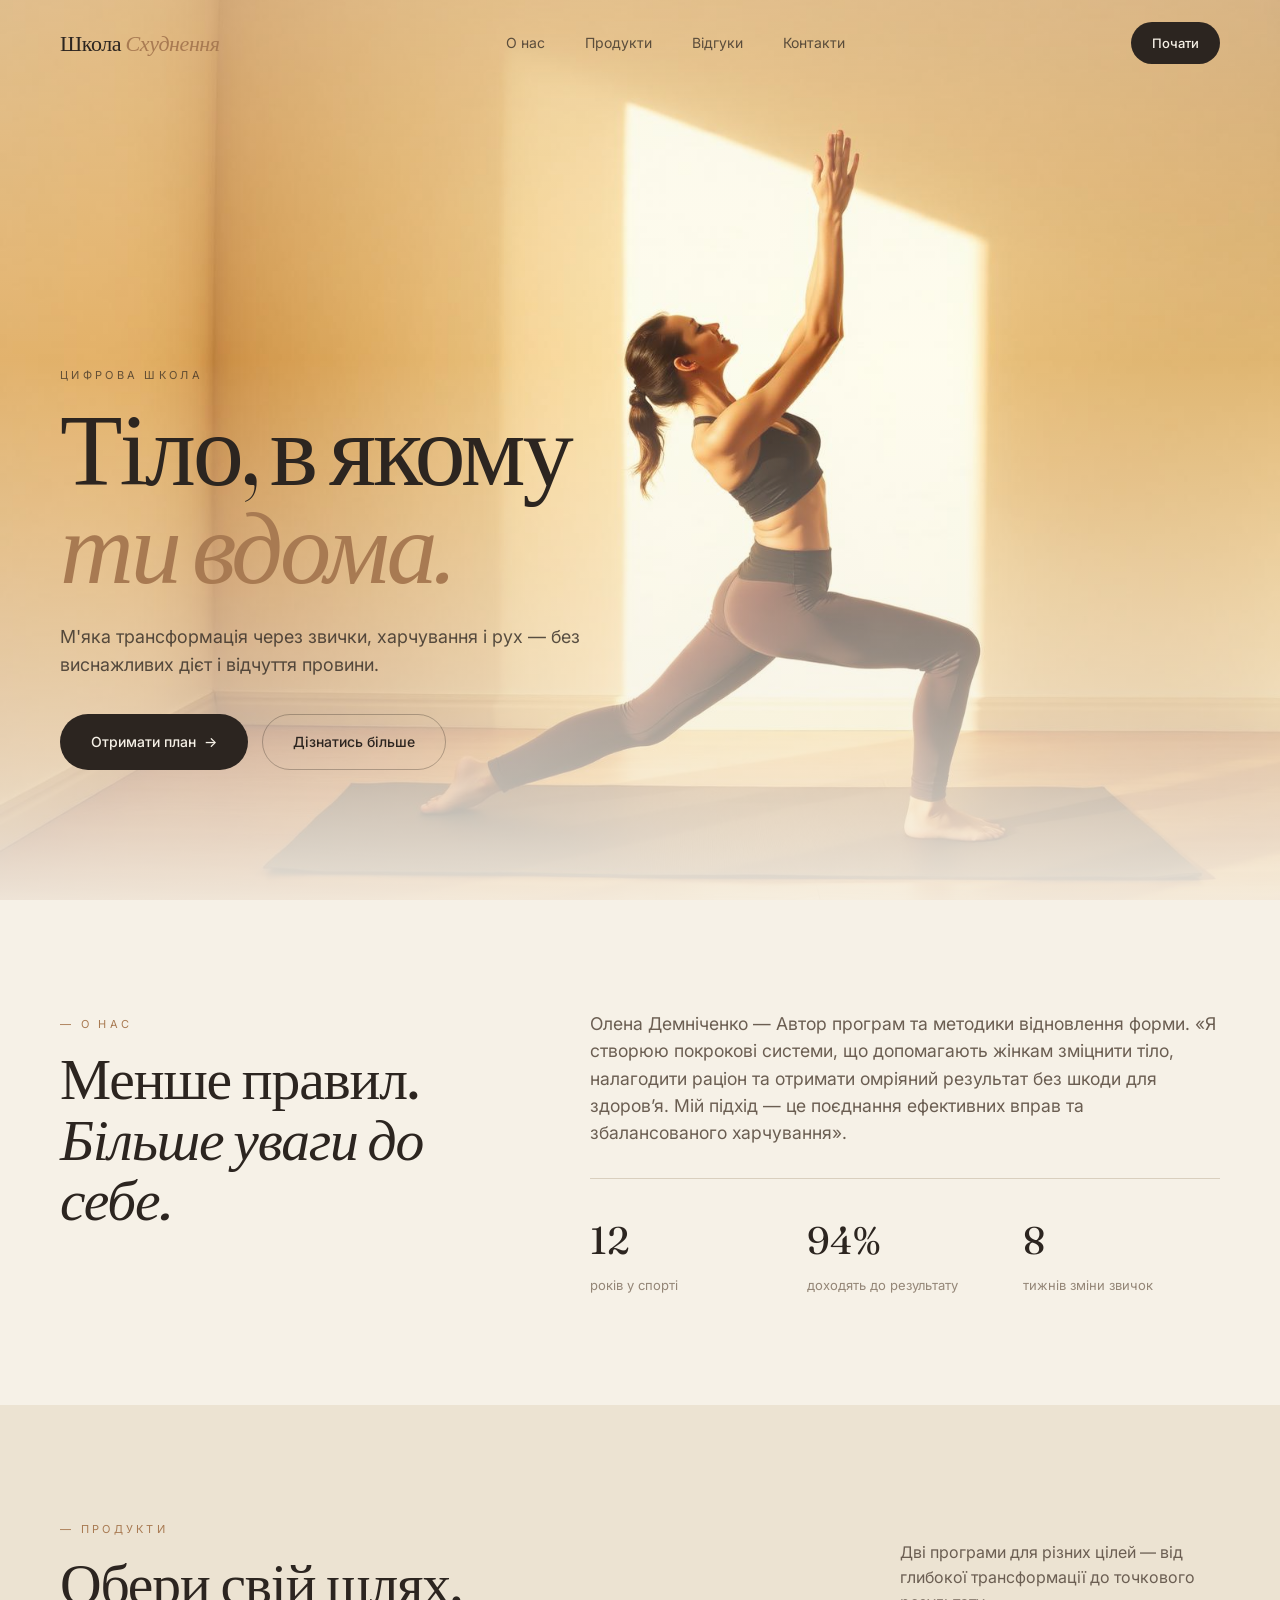
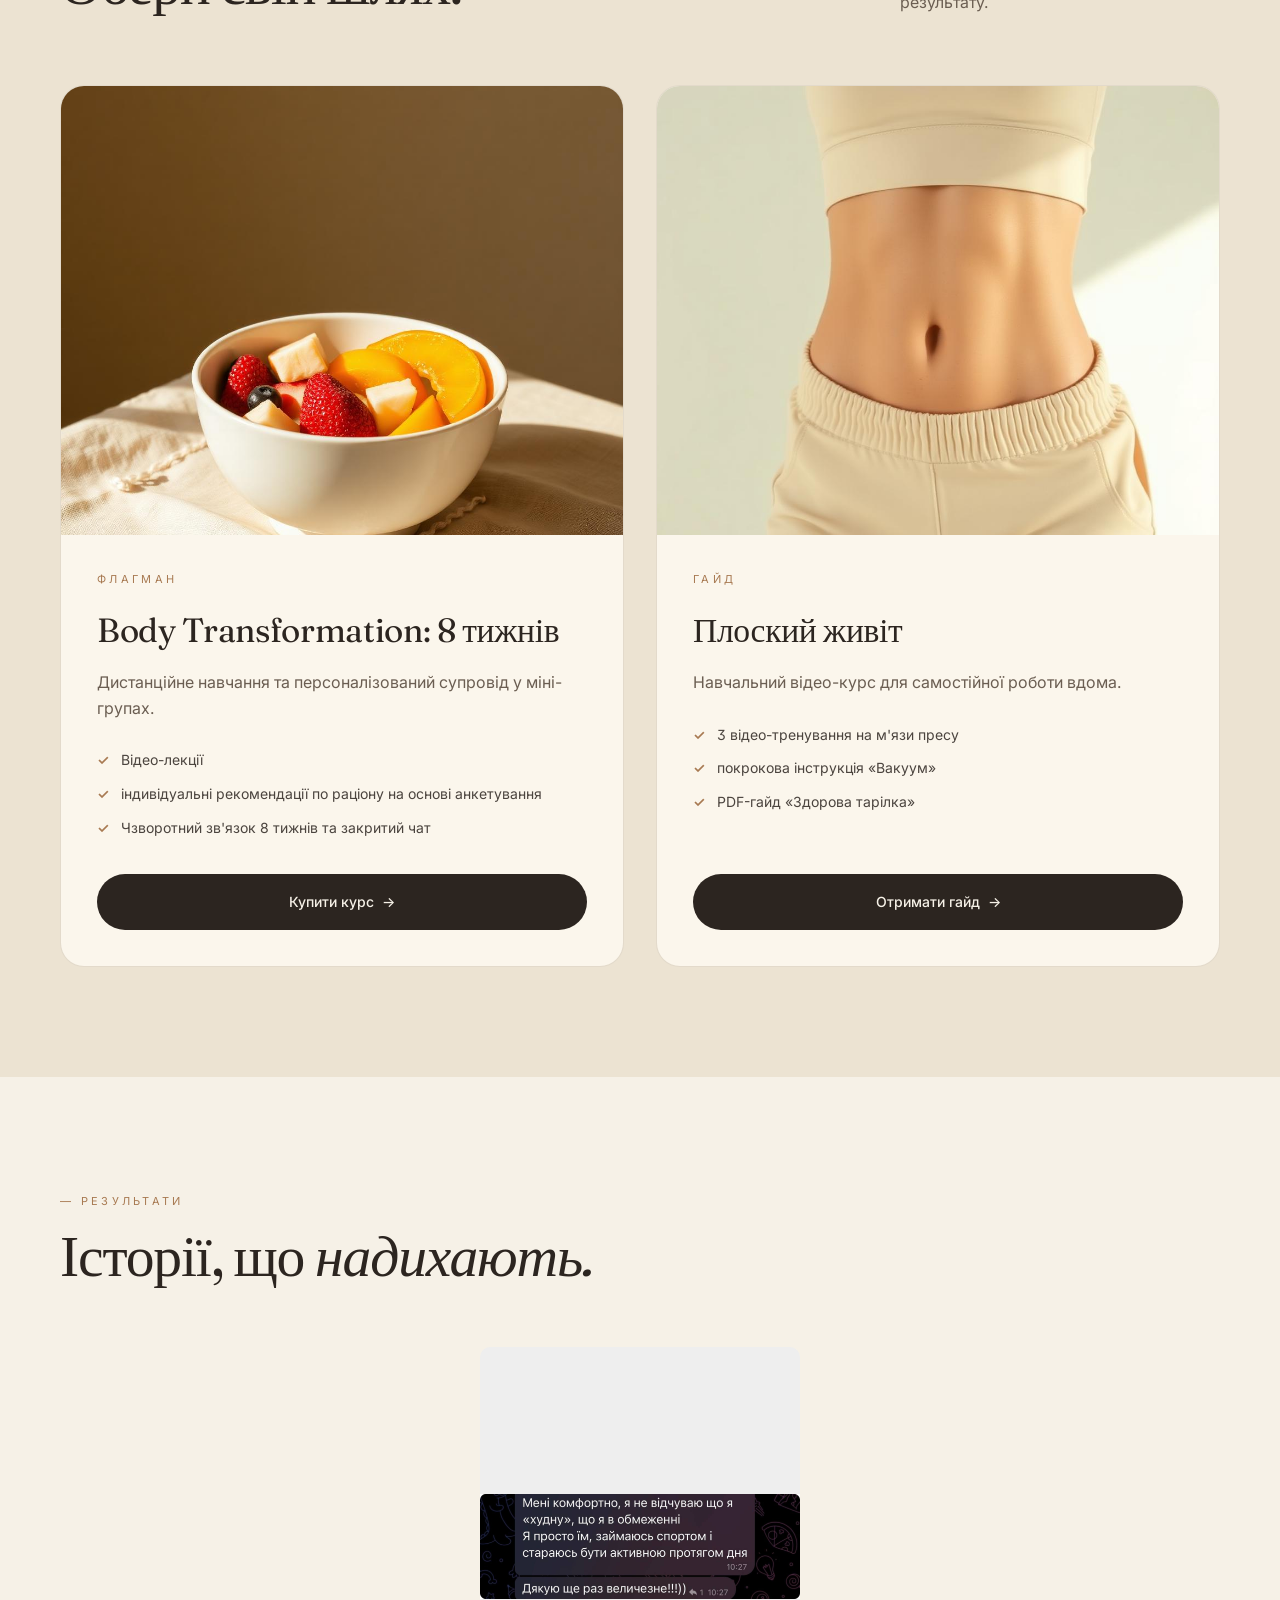
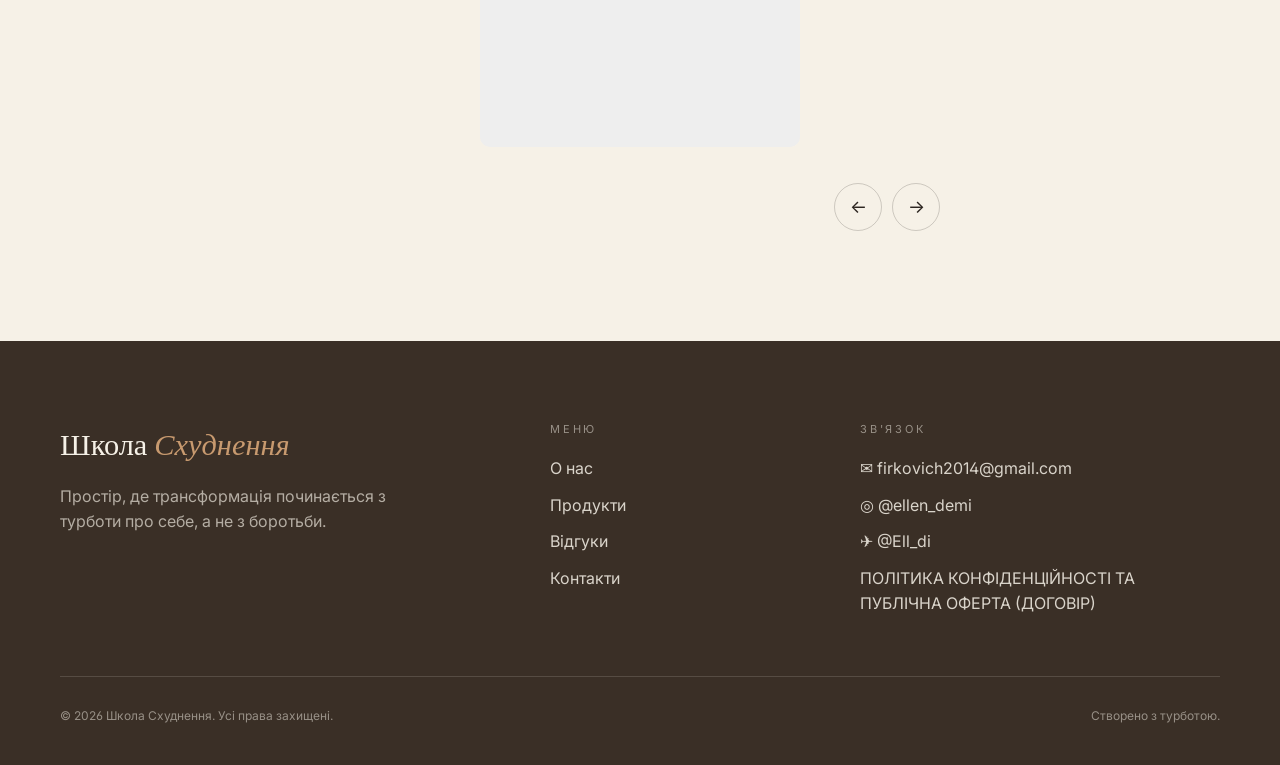
==== index.html @ 0116d9da "Add files via upload" ====
<!DOCTYPE html>
<html lang="uk">
<head>
  <meta charset="UTF-8" />
  <meta name="viewport" content="width=device-width, initial-scale=1.0" />
  <title>Школа Схуднення — м'яка трансформація тіла</title>
  <meta name="description" content="Цифрова школа, де жінки повертаються до свого тіла без виснажливих дієт. Програми, гайди, супровід." />
  <link rel="preconnect" href="https://fonts.googleapis.com" />
  <link rel="preconnect" href="https://fonts.gstatic.com" crossorigin />
  <link href="https://fonts.googleapis.com/css2?family=Fraunces:ital,opsz,wght@0,9..144,300..700;1,9..144,300..700&family=Inter:wght@300;400;500;600&display=swap" rel="stylesheet" />
  <link rel="stylesheet" href="css/style.css" />
</head>
<body>
  <!-- HEADER -->
  <header class="header" id="header">
    <div class="container header__inner">
      <a href="#top" class="logo">Школа <span class="logo__accent">Схуднення</span></a>
      <nav class="nav" id="nav">
        <a href="#about">О нас</a>
        <a href="#products">Продукти</a>
        <a href="#testimonials">Відгуки</a>
        <a href="#contact">Контакти</a>
      </nav>
      <a href="#products" class="btn btn--primary btn--sm header__cta">Почати</a>
      <button class="burger" id="burger" aria-label="Меню">
        <span></span><span></span><span></span>
      </button>
    </div>
  </header>

  <main>
    <!-- HERO -->
    <section class="hero" id="top">
      <img src="img/hero.jpg" alt="Жінка займається йогою у м'якому ранковому світлі" class="hero__bg" />
      <div class="hero__overlay"></div>
      <div class="container hero__content">
        <p class="eyebrow eyebrow--light">Цифрова школа</p>
        <h1 class="hero__title">Тіло, в якому<br /><span class="italic accent">ти вдома.</span></h1>
        <p class="hero__sub">М'яка трансформація через звички, харчування і рух — без виснажливих дієт і відчуття провини.</p>
        <div class="hero__ctas">
          <a href="#products" class="btn btn--primary">Отримати план <span aria-hidden>→</span></a>
          <a href="#about" class="btn btn--ghost">Дізнатись більше</a>
        </div>
      </div>
    </section>

    <!-- ABOUT -->
    <section class="about section" id="about">
      <div class="container about__grid">
        <div class="about__head">
          <p class="eyebrow">— О нас</p>
          <h2 class="h2">Менше правил.<br /><span class="italic">Більше уваги до себе.</span></h2>
        </div>
        <div class="about__body">
          <p>Олена Демніченко — Автор програм та методики відновлення форми. «Я створюю покрокові системи, що допомагають жінкам зміцнити тіло, налагодити раціон та отримати омріяний результат без шкоди для здоров’я. Мій підхід — це поєднання ефективних вправ та збалансованого харчування».</p>
            <div class="stats">
              <div class="stat"><div class="stat__num">12</div><div class="stat__label">років у спорті</div></div>
              <div class="stat"><div class="stat__num">94%</div><div class="stat__label">доходять до результату</div></div>
              <div class="stat"><div class="stat__num">8</div><div class="stat__label">тижнів зміни звичок</div></div>
            </div>
        </div>
      </div>
    </section>

    <!-- PRODUCTS -->
    <section class="products section section--alt" id="products">
      <div class="container">
        <div class="products__head">
          <div>
            <p class="eyebrow">— Продукти</p>
            <h2 class="h2">Обери свій шлях.</h2>
          </div>
          <p class="products__lead">Дві програми для різних цілей — від глибокої трансформації до точкового результату.</p>
        </div>
        <div class="products__grid">
          <article class="card">
            <div class="card__media"><img src="img/product1.jpg" alt="8-тижневий супровід" loading="lazy" /></div>
            <div class="card__body">
              <span class="eyebrow">Флагман</span>
              <h3 class="h3">Body Transformation: 8 тижнів</h3>
              <p class="card__desc">Дистанційне навчання та персоналізований супровід у міні-групах.</p>
              <ul class="features">
                <li>Відео-лекції</li>
                <li>індивідуальні рекомендації по раціону на основі анкетування</li>
                <li>Чзворотний зв'язок 8 тижнів та закритий чат</li>
              </ul>
              <a href="#contact" class="btn btn--primary btn--full">Купити курс <span aria-hidden>→</span></a>
            </div>
          </article>
          <article class="card">
            <div class="card__media"><img src="img/product2.jpg" alt="Гайд Плоский живіт" loading="lazy" /></div>
            <div class="card__body">
              <span class="eyebrow">Гайд</span>
              <h3 class="h3">Плоский живіт</h3>
              <p class="card__desc">Навчальний відео-курс для самостійної роботи вдома.</p>
              <ul class="features">
                <li>3 відео-тренування на м'язи пресу</li>
                <li>покрокова інструкція «Вакуум»</li>
                <li> PDF-гайд «Здорова тарілка»</li>
              </ul>
              <a href="#contact" class="btn btn--primary btn--full">Отримати гайд <span aria-hidden>→</span></a>
            </div>
          </article>
        </div>
      </div>
    </section>

    <!-- TESTIMONIALS -->
    <section class="testimonials section" id="testimonials">
      <div class="container">
        <div class="testimonials__head">
          <p class="eyebrow">— Результати</p>
          <h2 class="h2">Історії, що <span class="italic">надихають.</span></h2>
        </div>
        <div class="slider" id="slider">
            <div class="slides" id="sliderTrack">
              <div class="slide">
                <div class="img-wrapper">
                  <img src="/img/review.jpg">
                </div>
              </div>
              <div class="slide">
                <div class="img-wrapper">
                  <img src="/img/review1.jpg">
                </div>
              </div>
              <div class="slide">
                <div class="img-wrapper">
                  <img src="/img/review2.jpg">
                </div>
              </div>
              <div class="slide">
                <div class="img-wrapper">
                  <img src="/img/review3.jpg">
                </div>
              </div>
              <div class="slide">
                <div class="img-wrapper">
                  <img src="/img/review4.jpg">
                </div>
              </div>
              <div class="slide">
                <div class="img-wrapper">
                  <img src="/img/review5.jpg">
                </div>
              </div>
              <div class="slide">
                <div class="img-wrapper">
                  <img src="/img/review6.jpg">
                </div>
              </div>
              <div class="slide">
                <div class="img-wrapper">
                  <img src="/img/review7.jpg">
                </div>
              </div>
              <div class="slide">
                <div class="img-wrapper">
                  <img src="/img/review8.jpg">
                </div>
              </div>
              <div class="slide">
                <div class="img-wrapper">
                  <img src="/img/review9.jpg">
                </div>
              </div>
            </div>
          <div class="slider__nav">
            <button class="prev" id="prevBtn" aria-label="Назад">←</button>
            <button class="next" id="nextBtn" aria-label="Вперед">→</button>
          </div>
        </div>
      </div>
    </section>
  </main>

  <!-- FOOTER -->
  <footer class="footer" id="contact">
    <div class="container">
      <div class="footer__grid">
        <div class="footer__brand">
          <h3 class="footer__logo">Школа <span class="italic accent-warm">Схуднення</span></h3>
          <p>Простір, де трансформація починається з турботи про себе, а не з боротьби.</p>
        </div>
        <div>
          <p class="footer__heading">Меню</p>
          <ul class="footer__links">
            <li><a href="#about">О нас</a></li>
            <li><a href="#products">Продукти</a></li>
            <li><a href="#testimonials">Відгуки</a></li>
            <li><a href="#contact">Контакти</a></li>
          </ul>
        </div>
        <div>
          <p class="footer__heading">Зв'язок</p>
          <ul class="footer__links">
            <li><a href="mailto:firkovich2014@gmail.com">✉ firkovich2014@gmail.com</a></li>
            <li><a href="https://www.instagram.com/ellen_demi/">◎ @ellen_demi</a></li>
            <li><a href="#">✈ @Ell_di</a></li>
            <li><a href="oferta.html">ПОЛІТИКА КОНФІДЕНЦІЙНОСТІ ТА ПУБЛІЧНА ОФЕРТА (ДОГОВІР)</a></li>
          </ul>
        </div>
      </div>
      <div class="footer__bottom">
        <p>© <span id="year"></span> Школа Схуднення. Усі права захищені.</p>
        <p>Створено з турботою.</p>
      </div>
    </div>
  </footer>

  <script src="js/main.js"></script>
</body>
</html>
---- css/style.css ----
/* === Reset === */
*, *::before, *::after { box-sizing: border-box; margin: 0; padding: 0; }
html { scroll-behavior: smooth; -webkit-text-size-adjust: 100%; }
img { max-width: 100%; display: block; }
a { color: inherit; text-decoration: none; }
ul { list-style: none; }
button { font: inherit; cursor: pointer; background: none; border: none; color: inherit; }

/* === Tokens === */
:root {
  --bg: #f6f1e7;
  --surface: #fbf6ec;
  --surface-alt: #ece3d2;
  --text: #2c2520;
  --text-soft: #6b5e52;
  --muted: #948677;
  --border: #d9cfbe;
  --clay: #a87a52;
  --cocoa: #3a2f26;
  --accent-warm: #c89a6f;

  --font-display: "Fraunces", Georgia, serif;
  --font-sans: "Inter", system-ui, sans-serif;

  --container: 1240px;
  --radius: 24px;
}

/* === Base === */
body {
  font-family: var(--font-sans);
  background: var(--bg);
  color: var(--text);
  line-height: 1.55;
  -webkit-font-smoothing: antialiased;
  font-feature-settings: "ss01";
}

.container { max-width: var(--container); margin: 0 auto; padding: 0 24px; }
@media (min-width: 768px) { .container { padding: 0 40px; } }

.italic { font-style: italic; }
.accent { color: var(--clay); }
.accent-warm { color: var(--accent-warm); }

.eyebrow {
  font-size: 11px;
  letter-spacing: 0.3em;
  text-transform: uppercase;
  color: var(--clay);
  margin-bottom: 16px;
  display: inline-block;
}
.eyebrow--light { color: rgba(44, 37, 32, 0.7); }

.h2 {
  font-family: var(--font-display);
  font-weight: 400;
  letter-spacing: -0.02em;
  font-size: clamp(2.2rem, 4.5vw, 3.6rem);
  line-height: 1.05;
}
.h3 {
  font-family: var(--font-display);
  font-weight: 400;
  font-size: clamp(1.6rem, 3vw, 2.1rem);
  letter-spacing: -0.01em;
  margin-bottom: 14px;
}

.section { padding: 110px 0; }
.section--alt { background: var(--surface-alt); }
@media (max-width: 768px) { .section { padding: 70px 0; } }

/* === Buttons === */
.btn {
  display: inline-flex;
  align-items: center;
  justify-content: center;
  gap: 8px;
  padding: 16px 30px;
  border-radius: 999px;
  font-size: 14px;
  font-weight: 500;
  transition: all 0.3s ease;
  border: 1px solid transparent;
  white-space: nowrap;
}
.btn--primary { background: var(--text); color: var(--bg); }
.btn--primary:hover { background: var(--clay); transform: translateY(-2px); }
.btn--ghost { border-color: rgba(44,37,32,0.3); color: var(--text); }
.btn--ghost:hover { background: rgba(44,37,32,0.05); }
.btn--sm { padding: 10px 20px; font-size: 13px; }
.btn--full { width: 100%; padding: 16px; margin-top: auto; }

/* === Header === */
.header {
  position: fixed; inset: 0 0 auto 0; z-index: 50;
  padding: 22px 0;
  transition: all 0.4s ease;
}
.header.scrolled {
  background: rgba(246, 241, 231, 0.88);
  backdrop-filter: blur(14px);
  -webkit-backdrop-filter: blur(14px);
  border-bottom: 1px solid rgba(217, 207, 190, 0.6);
  padding: 14px 0;
}
.header__inner { display: flex; align-items: center; justify-content: space-between; gap: 24px; }
.logo { font-family: var(--font-display); font-size: 22px; letter-spacing: -0.02em; }
.logo__accent { font-style: italic; color: var(--clay); }

.nav { display: none; gap: 40px; }
.nav a { font-size: 14px; color: rgba(44,37,32,0.75); position: relative; transition: color 0.3s; }
.nav a::after {
  content: ""; position: absolute; left: 0; bottom: -4px; height: 1px; width: 0;
  background: var(--text); transition: width 0.3s;
}
.nav a:hover { color: var(--text); }
.nav a:hover::after { width: 100%; }
.header__cta { display: none; }

@media (min-width: 900px) {
  .nav, .header__cta { display: inline-flex; }
}

.burger { display: flex; flex-direction: column; gap: 5px; padding: 8px; }
.burger span { width: 24px; height: 1.5px; background: var(--text); transition: transform 0.3s, opacity 0.3s; }
.burger.open span:nth-child(1) { transform: translateY(6.5px) rotate(45deg); }
.burger.open span:nth-child(2) { opacity: 0; }
.burger.open span:nth-child(3) { transform: translateY(-6.5px) rotate(-45deg); }
@media (min-width: 900px) { .burger { display: none; } }

.mobile-nav {
  display: none;
  flex-direction: column;
  gap: 4px;
  padding: 24px;
  background: rgba(246,241,231,0.97);
  backdrop-filter: blur(14px);
  border-top: 1px solid var(--border);
  margin-top: 22px;
}
.mobile-nav.open { display: flex; }
.mobile-nav a { padding: 12px 0; font-size: 16px; color: var(--text); }
.mobile-nav .btn { margin-top: 12px; }

/* === Hero === */
.hero {
  position: relative;
  min-height: 100vh;
  display: flex;
  align-items: flex-end;
  overflow: hidden;
}
.hero__bg { position: absolute; inset: 0; width: 100%; height: 100%; object-fit: cover; }
.hero__overlay {
  position: absolute; inset: 0;
  background: linear-gradient(to bottom, rgba(246,241,231,0.4), rgba(246,241,231,0.1) 40%, rgba(246,241,231,0.92));
}
.hero__content { position: relative; padding: 160px 24px 100px; width: 100%; }
@media (min-width: 768px) { .hero__content { padding: 180px 40px 130px; } }

.hero__title {
  font-family: var(--font-display);
  font-weight: 400;
  font-size: clamp(3rem, 8vw, 6.5rem);
  line-height: 0.95;
  letter-spacing: -0.03em;
  margin-bottom: 28px;
  max-width: 12ch;
  animation: fadeUp 0.9s ease-out;
}
.hero__sub { font-size: clamp(1rem, 1.4vw, 1.2rem); max-width: 520px; color: rgba(44,37,32,0.78); margin-bottom: 36px; }
.hero__ctas { display: flex; flex-wrap: wrap; gap: 14px; }

@keyframes fadeUp { from { opacity: 0; transform: translateY(20px); } to { opacity: 1; transform: none; } }

/* === About === */
.about__grid { display: grid; gap: 48px; }
@media (min-width: 900px) {
  .about__grid { grid-template-columns: 5fr 7fr; gap: 80px; }
}
.about__body p { font-size: 1.1rem; color: var(--text-soft); margin-bottom: 18px; }
.about__body strong { color: var(--text); font-weight: 500; }

.stats {
  display: grid; grid-template-columns: repeat(3, 1fr);
  gap: 20px; padding-top: 32px; margin-top: 32px;
  border-top: 1px solid var(--border);
}
.stat__num { font-family: var(--font-display); font-size: clamp(1.8rem, 3vw, 2.4rem); }
.stat__label { font-size: 13px; color: var(--muted); margin-top: 4px; }

/* === Products === */
.products__head {
  display: flex; flex-direction: column; gap: 20px;
  justify-content: space-between; margin-bottom: 70px;
}
@media (min-width: 768px) { .products__head { flex-direction: row; align-items: flex-end; } }
.products__lead { color: var(--text-soft); max-width: 320px; }

.products__grid { display: grid; gap: 28px; }
@media (min-width: 768px) { .products__grid { grid-template-columns: 1fr 1fr; gap: 32px; } }

.card {
  background: var(--surface);
  border-radius: var(--radius);
  border: 1px solid rgba(217, 207, 190, 0.7);
  overflow: hidden;
  display: flex; flex-direction: column;
  transition: transform 0.5s ease, border-color 0.5s ease;
}
.card:hover { transform: translateY(-4px); border-color: rgba(168,122,82,0.4); }
.card__media { aspect-ratio: 5/4; overflow: hidden; background: var(--surface-alt); }
.card__media img { width: 100%; height: 100%; object-fit: cover; transition: transform 0.7s ease; }
.card:hover .card__media img { transform: scale(1.05); }
.card__body { padding: 36px; display: flex; flex-direction: column; flex: 1; }
.card__desc { color: var(--text-soft); margin-bottom: 28px; line-height: 1.6; }

.features { display: flex; flex-direction: column; gap: 12px; margin-bottom: 36px; }
.features li { position: relative; padding-left: 24px; font-size: 14px; color: rgba(44,37,32,0.85); }
.features li::before {
  content: "✓"; position: absolute; left: 0; top: 0; color: var(--clay); font-weight: 600;
}

/* === Testimonials === */
.testimonials__head { max-width: 600px; margin-bottom: 60px; }

.slider {
  position: relative;
  overflow: hidden;
  max-width: 600px;
  margin: 0 auto;
}

.slides {
  display: flex;
  transition: transform 0.6s ease;
}

.slide {
  min-width: 100%;
  display: flex;
  justify-content: center;
  align-items: center;
}

.img-wrapper {
  width: 320px;        /* фиксируешь размер */
  height: 400px;
  display: flex;
  justify-content: center;
  align-items: center;
  overflow: hidden;
  border-radius: 10px;
  background: #eee;    /* фон чтобы пустоты выглядели нормально */
}

.img-wrapper img {
  max-width: 100%;
  max-height: 100%;
  width: auto;
  height: auto;
  object-fit: contain;
}
.prev:hover, .next:hover {
  background: rgba(0,0,0,0.6);
}
.slider__nav { display: flex; gap: 10px; justify-content: flex-end; margin-top: 36px; }
.prev {
  width: 48px; height: 48px; border-radius: 50%;
  border: 1px solid rgba(44,37,32,0.2);
  font-size: 18px; transition: all 0.3s;
}

.next {
  width: 48px; height: 48px; border-radius: 50%;
  border: 1px solid rgba(44,37,32,0.2);
  font-size: 18px; transition: all 0.3s;
}

.prev:hover { background: var(--text); color: var(--bg); }

.next:hover { background: var(--text); color: var(--bg); }

/* === Footer === */
.footer { background: var(--cocoa); color: var(--bg); padding: 80px 0 40px; }
.footer__grid {
  display: grid; gap: 40px;
  padding-bottom: 60px; border-bottom: 1px solid rgba(246,241,231,0.15);
}
@media (min-width: 768px) { .footer__grid { grid-template-columns: 5fr 3fr 4fr; } }

.footer__logo { font-family: var(--font-display); font-size: 1.9rem; font-weight: 400; margin-bottom: 16px; }
.footer__brand p { color: rgba(246,241,231,0.65); max-width: 360px; }
.footer__heading { font-size: 11px; letter-spacing: 0.25em; text-transform: uppercase; color: rgba(246,241,231,0.5); margin-bottom: 18px; }
.footer__links { display: flex; flex-direction: column; gap: 12px; }
.footer__links a { color: rgba(246,241,231,0.85); transition: color 0.3s; }
.footer__links a:hover { color: var(--accent-warm); }

.footer__bottom {
  display: flex; flex-direction: column; gap: 8px;
  justify-content: space-between; align-items: center;
  padding-top: 30px; font-size: 12px; color: rgba(246,241,231,0.5);
}
@media (min-width: 600px) { .footer__bottom { flex-direction: row; } }
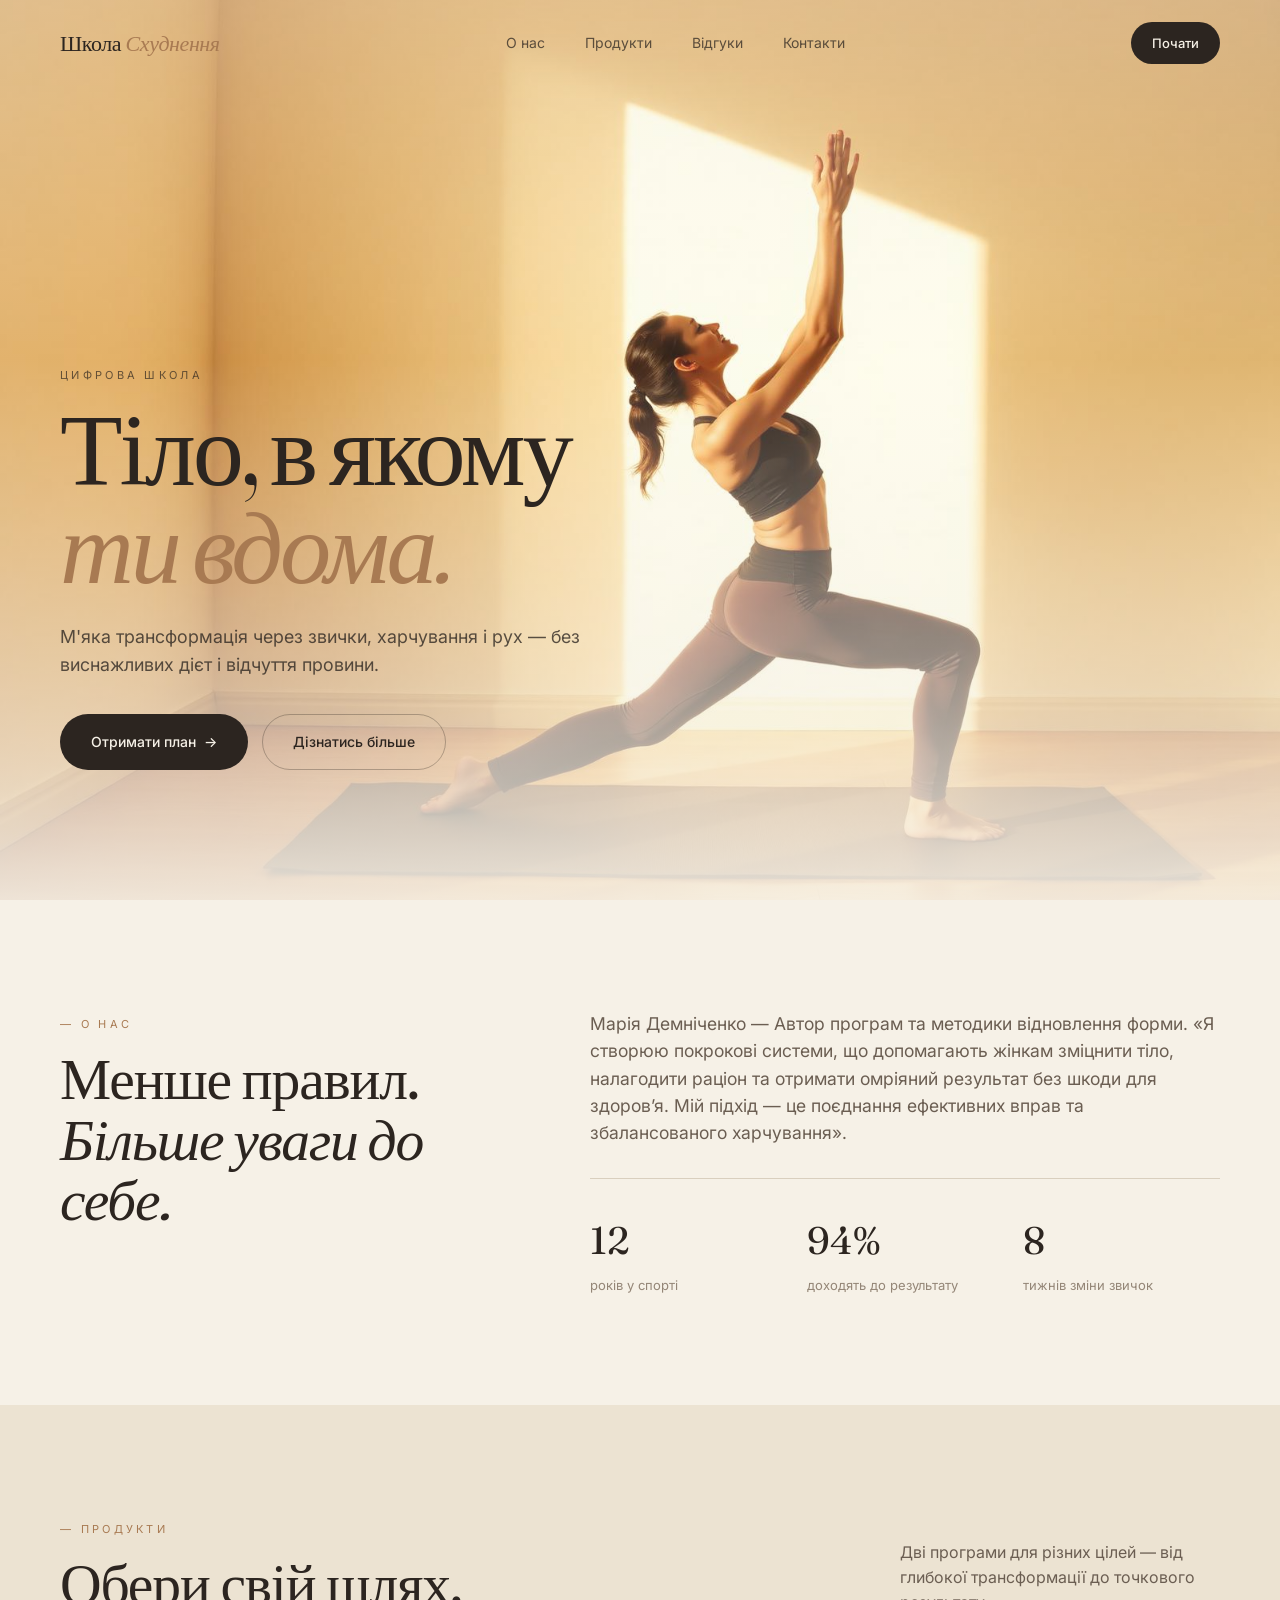
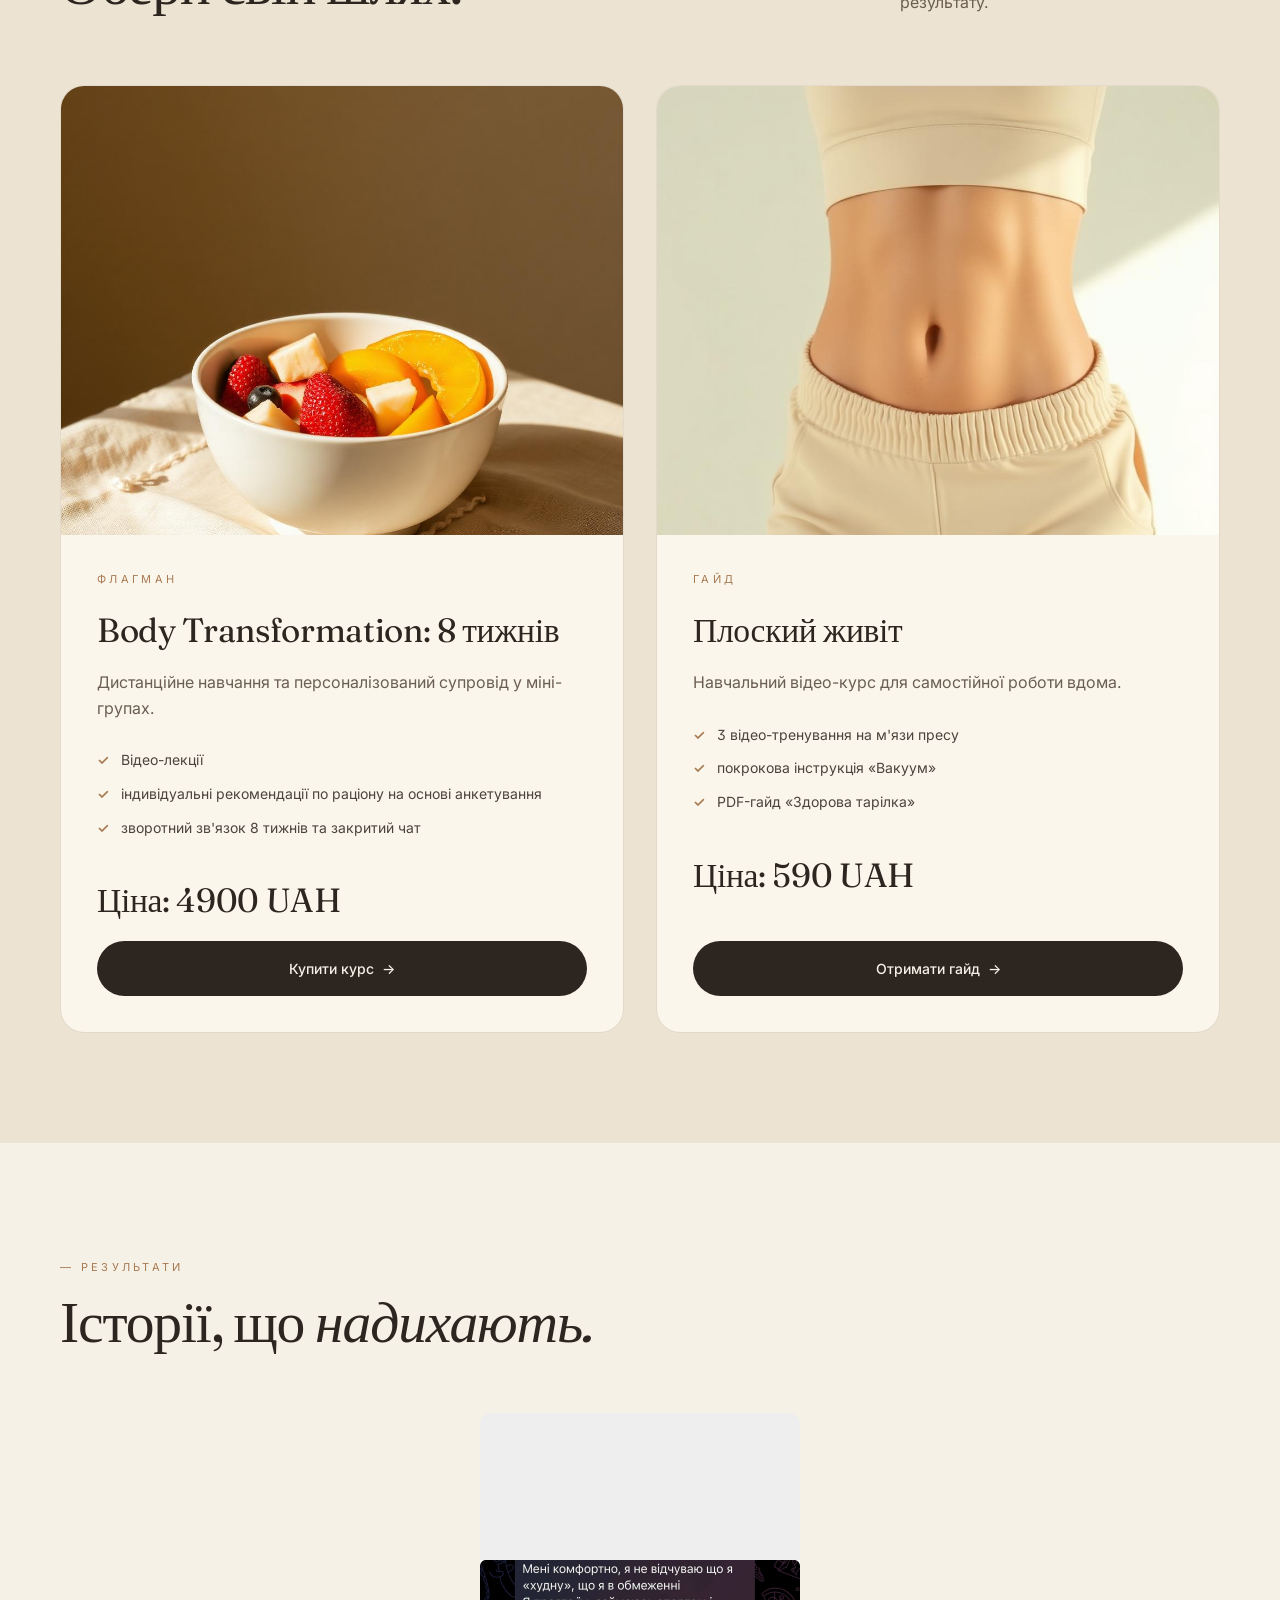
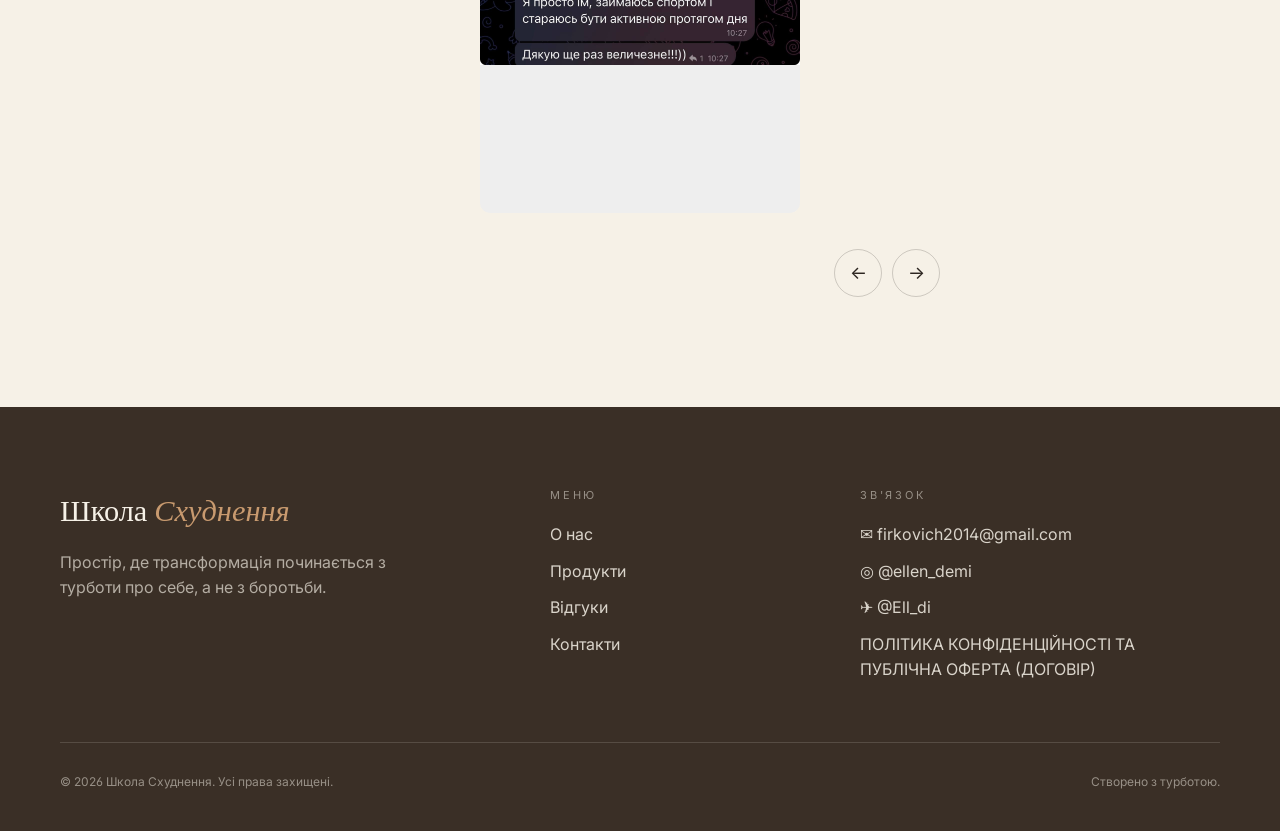
==== commit 274784bb: "Update index.html" ====
--- a/index.html
+++ b/index.html
@@ -52,7 +52,7 @@
           <h2 class="h2">Менше правил.<br /><span class="italic">Більше уваги до себе.</span></h2>
         </div>
         <div class="about__body">
-          <p>Олена Демніченко — Автор програм та методики відновлення форми. «Я створюю покрокові системи, що допомагають жінкам зміцнити тіло, налагодити раціон та отримати омріяний результат без шкоди для здоров’я. Мій підхід — це поєднання ефективних вправ та збалансованого харчування».</p>
+          <p>Марія Демніченко — Автор програм та методики відновлення форми. «Я створюю покрокові системи, що допомагають жінкам зміцнити тіло, налагодити раціон та отримати омріяний результат без шкоди для здоров’я. Мій підхід — це поєднання ефективних вправ та збалансованого харчування».</p>
             <div class="stats">
               <div class="stat"><div class="stat__num">12</div><div class="stat__label">років у спорті</div></div>
               <div class="stat"><div class="stat__num">94%</div><div class="stat__label">доходять до результату</div></div>
@@ -82,8 +82,9 @@
               <ul class="features">
                 <li>Відео-лекції</li>
                 <li>індивідуальні рекомендації по раціону на основі анкетування</li>
-                <li>Чзворотний зв'язок 8 тижнів та закритий чат</li>
+                <li>зворотний зв'язок 8 тижнів та закритий чат</li>
               </ul>
+              <h3 class="h3">Ціна: 4900 UAH</h3>
               <a href="#contact" class="btn btn--primary btn--full">Купити курс <span aria-hidden>→</span></a>
             </div>
           </article>
@@ -96,8 +97,9 @@
               <ul class="features">
                 <li>3 відео-тренування на м'язи пресу</li>
                 <li>покрокова інструкція «Вакуум»</li>
-                <li> PDF-гайд «Здорова тарілка»</li>
+                <li>PDF-гайд «Здорова тарілка»</li>
               </ul>
+              <h3 class="h3">Ціна: 590 UAH</h3>
               <a href="#contact" class="btn btn--primary btn--full">Отримати гайд <span aria-hidden>→</span></a>
             </div>
           </article>
@@ -116,52 +118,47 @@
             <div class="slides" id="sliderTrack">
               <div class="slide">
                 <div class="img-wrapper">
-                  <img src="/img/review.jpg">
-                </div>
-              </div>
-              <div class="slide">
-                <div class="img-wrapper">
-                  <img src="/img/review1.jpg">
-                </div>
-              </div>
-              <div class="slide">
-                <div class="img-wrapper">
-                  <img src="/img/review2.jpg">
-                </div>
-              </div>
-              <div class="slide">
-                <div class="img-wrapper">
-                  <img src="/img/review3.jpg">
-                </div>
-              </div>
-              <div class="slide">
-                <div class="img-wrapper">
-                  <img src="/img/review4.jpg">
-                </div>
-              </div>
-              <div class="slide">
-                <div class="img-wrapper">
-                  <img src="/img/review5.jpg">
-                </div>
-              </div>
-              <div class="slide">
-                <div class="img-wrapper">
-                  <img src="/img/review6.jpg">
-                </div>
-              </div>
-              <div class="slide">
-                <div class="img-wrapper">
-                  <img src="/img/review7.jpg">
-                </div>
-              </div>
-              <div class="slide">
-                <div class="img-wrapper">
-                  <img src="/img/review8.jpg">
-                </div>
-              </div>
-              <div class="slide">
-                <div class="img-wrapper">
-                  <img src="/img/review9.jpg">
+                  <img src="img/review.jpg">
+                </div>
+              </div>
+              <div class="slide">
+                <div class="img-wrapper">
+                  <img src="img/review1.jpg">
+                </div>
+              </div>
+              <div class="slide">
+                <div class="img-wrapper">
+                  <img src="img/review2.jpg">
+                </div>
+              </div>
+              <div class="slide">
+                <div class="img-wrapper">
+                  <img src=img/review3.jpg">
+                </div>
+              </div>
+              <div class="slide">
+                <div class="img-wrapper">
+                  <img src="img/review4.jpg">
+                </div>
+              </div>
+              <div class="slide">
+                <div class="img-wrapper">
+                  <img src="img/review6.jpg">
+                </div>
+              </div>
+              <div class="slide">
+                <div class="img-wrapper">
+                  <img src="img/review7.jpg">
+                </div>
+              </div>
+              <div class="slide">
+                <div class="img-wrapper">
+                  <img src="img/review8.jpg">
+                </div>
+              </div>
+              <div class="slide">
+                <div class="img-wrapper">
+                  <img src="img/review9.jpg">
                 </div>
               </div>
             </div>
